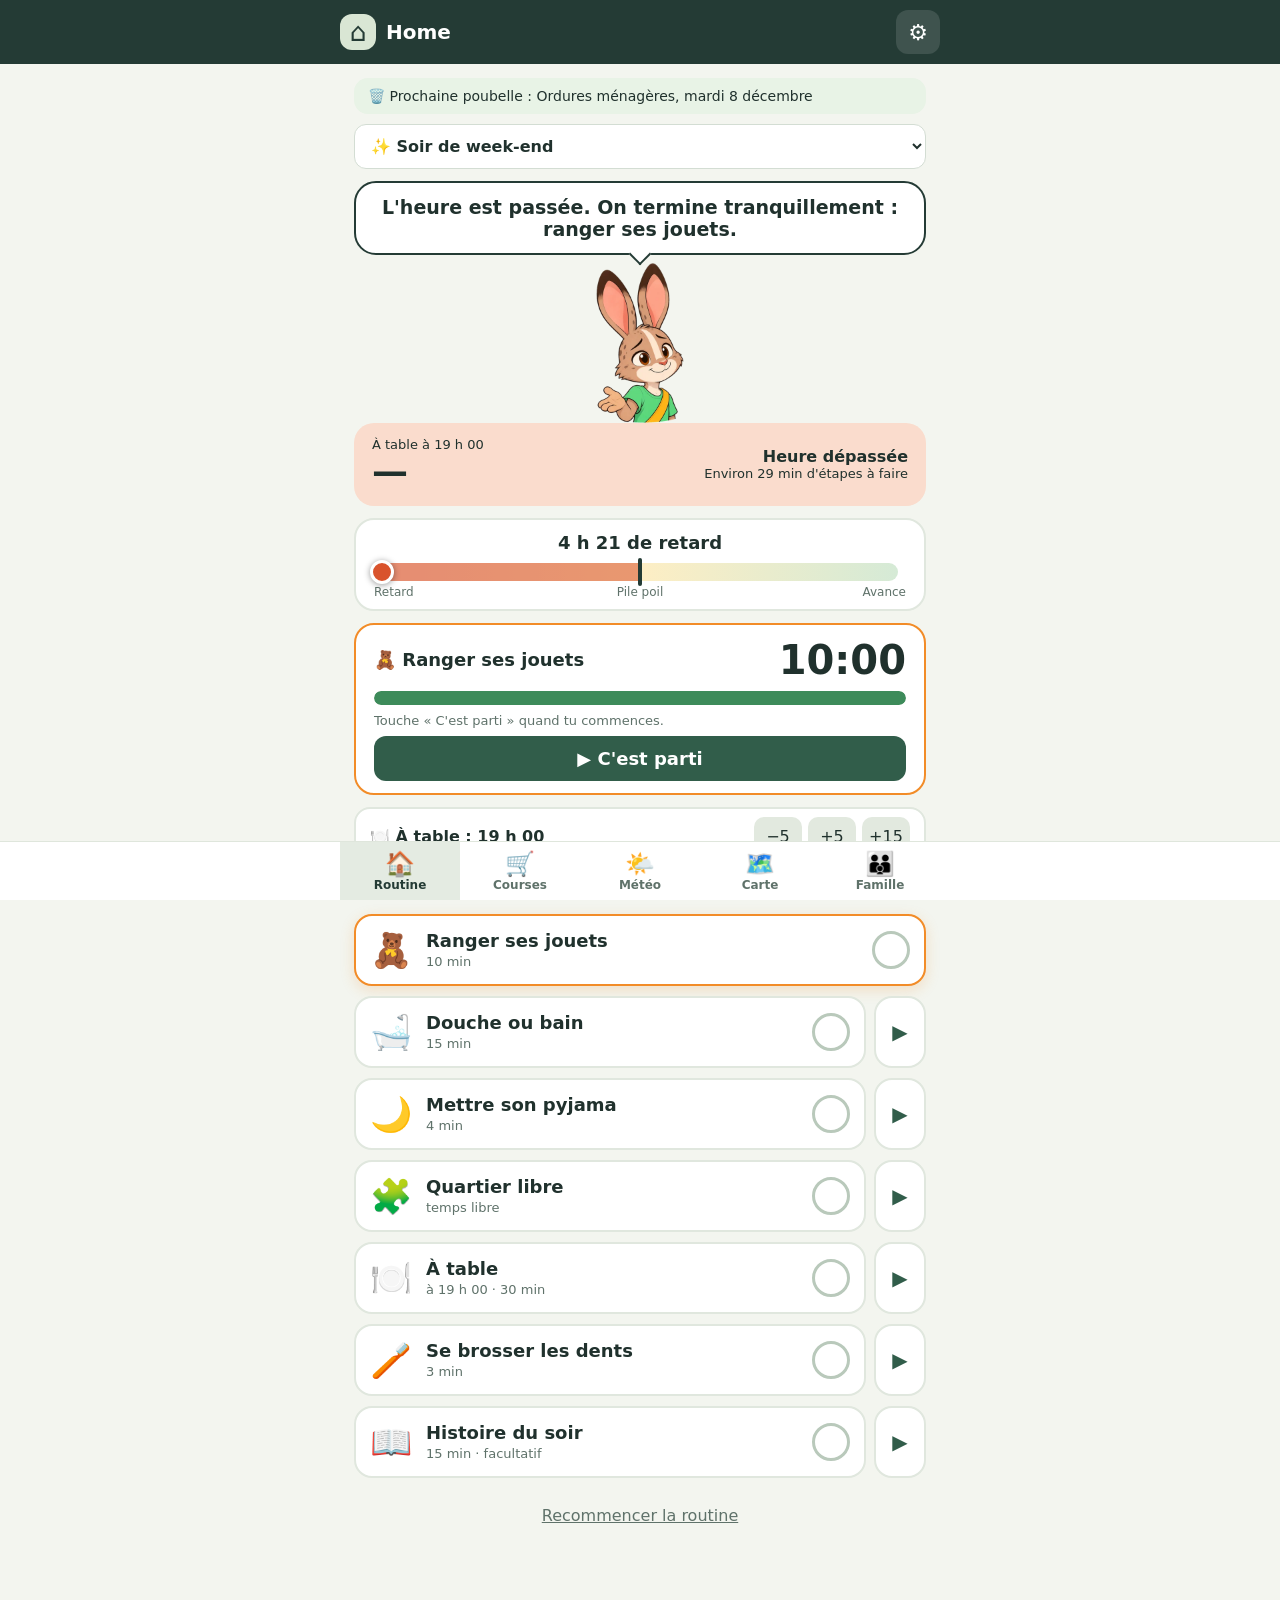
==== web/index.html @ 445ddb05 "Sauvegarde : exporter et restaurer réglages et listes dans un fichier Co-Authored-By: Claude Sonnet " ====
<!doctype html>
<html lang="fr">
<head>
  <meta charset="utf-8">
  <meta name="viewport" content="width=device-width,initial-scale=1,viewport-fit=cover">
  <meta name="theme-color" content="#243b35">
  <meta name="description" content="Tableau de bord familial local-first Home.">
  <link rel="manifest" href="./manifest.webmanifest">
  <link rel="icon" href="./icons/icon.svg" type="image/svg+xml">
  <link rel="stylesheet" href="./vendor/leaflet/leaflet.css">
  <link rel="stylesheet" href="./styles.css">
  <title>Home</title>
</head>
<body>
  <header class="topbar">
    <div class="brand"><span class="brand-mark">⌂</span><strong>Home</strong></div>
    <button id="open-settings" class="icon-button" type="button" aria-label="Réglages">⚙️</button>
  </header>

  <main id="home">
    <button id="weather-chip" class="weather-chip" type="button" hidden></button>
    <section id="bins-reminder" class="bins-reminder" hidden>
      <img src="./mascots/rabbit-think.webp" alt="" width="64" height="64">
      <div><strong id="bins-title"></strong><small id="bins-note"></small>
        <div class="row"><button id="bins-out" class="button" type="button"></button><button id="bins-dates" class="button secondary" type="button">Les dates</button></div></div>
    </section>
    <button id="bins-chip" class="weather-chip bins-chip" type="button" hidden></button>
    <nav id="members" class="chips" aria-label="Qui es-tu ?"></nav>
    <select id="routine-select" aria-label="Routine"></select>

    <section class="mascot-zone">
      <p id="speech" class="speech" role="status"></p>
      <img id="mascot" class="mascot" alt="" width="220" height="220">
    </section>

    <section id="clock" class="clock">
      <div><span id="deadline-label"></span><strong id="countdown"></strong></div>
      <div class="clock-side"><span id="status-label" class="badge"></span><small id="estimate"></small></div>
    </section>

    <p id="pin-notice" class="spare" hidden><span id="pin-notice-text"></span> <button id="pin-cancel" class="button secondary" type="button">Annuler</button></p>

    <section id="gauge" class="gauge" aria-label="Avance ou retard">
      <strong id="gauge-label"></strong>
      <div class="gauge-track"><div id="gauge-fill"></div><i class="gauge-center"></i><div id="gauge-needle"></div></div>
      <div class="gauge-legend"><span>Retard</span><span>Pile poil</span><span>Avance</span></div>
    </section>

    <section id="timer" class="timer" hidden>
      <div class="timer-head"><strong id="timer-title"></strong><span id="timer-value" role="timer"></span></div>
      <div class="track"><div id="timer-bar"></div></div>
      <small id="timer-hint"></small>
      <button id="timer-go" class="button" type="button">▶ C'est parti</button>
    </section>

    <section id="anchor" class="anchor" hidden>
      <strong id="anchor-label"></strong>
      <div><button type="button" class="mini" data-shift="-5">−5</button><button type="button" class="mini" data-shift="5">+5</button><button type="button" class="mini" data-shift="15">+15</button></div>
    </section>

    <div class="progress"><div class="track"><div id="progress-bar"></div></div><span id="progress-text"></span></div>
    <p id="spare" class="spare" hidden></p>
    <img id="duo" class="duo" src="./mascots/duo-walk.webp" alt="Le renard et le lapin en route" width="300" height="300" hidden>
    <ol id="steps" class="steps"></ol>
    <button id="reset-day" class="link" type="button">Recommencer la routine</button>
    <p id="sync-state" class="sync-state" role="status" hidden></p>
  </main>

  <main id="shopping" hidden>
    <h1>Courses</h1>
    <form id="shopping-form" class="row"><input id="shopping-input" type="text" maxlength="60" placeholder="Ajouter un article" aria-label="Article" autocomplete="off"><button class="button">Ajouter</button></form>
    <p id="shopping-empty" class="muted">La liste est vide.</p>
    <ul id="shopping-list" class="steps"></ul>
    <button id="shopping-clear" class="link" type="button">Retirer les articles cochés</button>
  </main>

  <main id="weather" hidden>
    <h1>Météo · <span id="weather-place"></span></h1>
    <div id="weather-body">
      <section class="mascot-zone"><p id="weather-advice" class="speech"></p><img id="weather-mascot" class="mascot" alt="" width="200" height="200"></section>
      <section class="panel center"><strong id="weather-now" class="big"></strong><p id="weather-feel"></p></section>
      <ul id="weather-days" class="forecast"></ul>
      <p class="credit">Données : <a href="https://open-meteo.com/" target="_blank" rel="noopener">Open-Meteo.com</a> (CC BY 4.0)</p>
    </div>
    <p id="weather-error" role="status"></p>
    <details class="panel"><summary>Changer de ville</summary>
      <form id="town-form" class="row"><input id="town-input" type="text" placeholder="Nom de la ville" aria-label="Ville"><button class="button">Chercher</button></form>
      <ul id="town-results" class="results"></ul>
      <button id="locate" class="button secondary" type="button">Utiliser ma position</button>
    </details>
  </main>

  <main id="bins" hidden>
    <h1>Les poubelles</h1>
    <p class="muted">À sortir la veille au soir. Les décalages de jours fériés dépendent de la commune : vérifie et ajuste avec ✏️.</p>
    <ul id="bin-list" class="steps"></ul>
    <button id="bin-rules-open" class="button" type="button">Régler les jours de ramassage</button>
    <section id="bin-rules-panel" class="panel" hidden>
      <div id="bin-rules"></div>
      <label class="inline"><input id="bin-shift" type="checkbox">Décaler d'un jour après un jour férié</label>
      <div class="row"><button id="bin-add" class="button secondary" type="button">+ Une poubelle</button></div>
      <div class="row"><button id="bin-rules-save" class="button" type="button">Enregistrer</button><button id="bin-rules-cancel" class="button secondary" type="button">Annuler</button></div>
    </section>
  </main>
  <main id="map-view" hidden>
    <h1>La carte</h1>
    <p class="eyebrow">OÙ EST… ?</p>
    <nav id="map-people" class="chips"></nav>
    <nav id="map-places" class="chips"></nav>
    <p id="map-empty" class="muted">Commence par ajouter la maison.</p>
    <div class="map-bar">
      <button id="place-add" type="button">➕ Lieu</button>
      <button id="search-toggle" type="button">🔍 Chercher</button>
      <select id="map-base" aria-label="Fond de carte"></select>
    </div>
    <form id="place-search" class="row search" hidden><input id="place-query" type="search" placeholder="Adresse ou ville" aria-label="Adresse ou ville" required><button class="button secondary">OK</button></form>
    <ul id="place-results" class="results"></ul>
    <p id="map-hint" class="spare" hidden></p>
    <div id="map" class="map"></div>
    <section id="map-card" class="panel" hidden></section>
    <form id="place-form" class="panel" hidden>
      <label class="field"><span>Nom du lieu</span><input id="place-name" type="text" maxlength="40" required></label>
      <label class="field"><span>Emoji</span><input id="place-emoji" type="text" maxlength="8"></label>
      <label class="field"><span>Type</span><select id="place-kind"><option value="home">Maison</option><option value="outing">Où on va</option><option value="family">Chez un proche</option><option value="other">Autre</option></select></label>
      <div class="row"><button class="button">Enregistrer</button><button id="place-cancel" class="button secondary" type="button">Annuler</button><button id="place-delete" class="button danger" type="button">Supprimer</button></div>
    </form>
  </main>

  <main id="contacts" hidden>
    <h1>La famille et les proches</h1>
    <p id="contact-empty" class="muted">Aucun contact pour l'instant : papi, mamie, tata, tonton…</p>
    <ul id="contact-list" class="steps"></ul>
    <button id="contact-add" class="button" type="button">+ Ajouter un contact</button>
    <form id="contact-form" class="panel" hidden>
      <label class="field"><span>Prénom ou surnom</span><input id="contact-name" type="text" maxlength="30" required></label>
      <label class="field"><span>Lien</span><input id="contact-relation" type="text" maxlength="30" placeholder="Mamie, tonton…"></label>
      <label class="field"><span>Emoji</span><input id="contact-emoji" type="text" maxlength="8" placeholder="👵"></label>
      <label class="field"><span>Téléphone</span><input id="contact-phone" type="tel" maxlength="24"></label>
      <label class="field"><span>Habite à : un lieu déjà sur la carte</span><select id="contact-homeId"></select></label>
      <label class="field" for="contact-address"><span>… ou une nouvelle adresse</span></label>
      <div class="row search"><input id="contact-address" type="search" maxlength="120" placeholder="12 rue des Lilas, Rennes" autocomplete="off"><button id="address-search" class="button secondary" type="button">Chercher</button></div>
      <ul id="address-results" class="results"></ul>
      <label class="field"><span>Note</span><input id="contact-note" type="text" maxlength="120"></label>
      <div class="row"><button class="button">Enregistrer</button><button id="contact-cancel" class="button secondary" type="button">Annuler</button><button id="contact-delete" class="button danger" type="button">Supprimer</button></div>
    </form>
  </main>

  <main id="settings" hidden>
    <h1>Réglages</h1>
    <section class="panel">
      <h2>La famille</h2>
      <div id="member-list"></div>
      <button id="add-member" class="button secondary" type="button">+ Ajouter un enfant</button>
    </section>
    <section class="panel">
      <h2>Routines</h2>
      <label class="inline"><input id="holidays" type="checkbox"> Mode vacances</label>
      <div id="routine-list"></div>
      <button id="reset-config" class="link" type="button">Revenir aux routines par défaut</button>
    </section>
    <section class="panel">
      <h2>Mode adulte</h2>
      <p class="muted">Un code protège les réglages, la remise à zéro, les contacts et les lieux. Les cases des routines restent libres. C'est un garde-fou, pas un coffre-fort.</p>
      <p id="pin-state" class="muted"></p>
      <div id="pin-list"></div>
      <label class="field"><span>Ajouter un adulte, ou redonner un code (même nom)</span><input id="pin-name" type="text" maxlength="20" placeholder="Prénom de l'adulte" autocomplete="off"></label>
      <label class="field"><span>Code (4 à 8 chiffres)</span><input id="pin" type="password" inputmode="numeric" maxlength="8" autocomplete="new-password"></label>
      <button id="pin-add" class="button secondary" type="button">+ Ajouter ce code</button>
    </section>
    <section class="panel">
      <h2>Sauvegarde</h2>
      <p class="muted">Un fichier avec les réglages, routines, contacts, lieux, courses et poubelles. Les contacts y sont lisibles par n'importe qui : garde-le pour toi. Les codes adultes et les cases du jour n'y sont pas.</p>
      <div class="row"><button id="backup-export" class="button secondary" type="button">Exporter</button><button id="backup-import" class="button secondary" type="button">Importer…</button></div>
      <input id="backup-file" type="file" accept=".json,application/json" hidden>
    </section>
    <p class="muted"><a href="./guide/">Guide d'installation et de test</a><br><a href="./flash/">Installer le firmware d'une centrale (ordinateur)</a></p>
    <div class="save-bar">
      <button id="cancel-settings" class="button secondary" type="button">Annuler</button>
      <button id="save-settings" class="button" type="button">Enregistrer</button>
    </div>
    <details class="panel">
      <summary>Synchronisation avec la maison</summary>
      <p class="muted">Partage les réglages et la progression du jour entre les téléphones, via la centrale C6. Sur le premier téléphone connecté, ses réglages deviennent ceux de la maison ; les suivants les reprennent.</p>
      <label class="field"><span>Adresse de la centrale (affichée sur son écran)</span><input id="server-url" type="url" placeholder="http://homeplanner.local"></label>
      <label class="field"><span>Code d'appairage (affiché sur son écran)</span><input id="pairing-key" type="text" maxlength="8" autocapitalize="characters" autocomplete="off" spellcheck="false"></label>
      <button id="save-server" class="button secondary" type="button">Connecter</button>
      <p id="server-state" role="status">Non configurée</p>
    </details>
  </main>
  <nav id="tabs" class="tabs" aria-label="Rubriques">
    <button type="button" data-view="home"><span>🏠</span>Routine</button>
    <button type="button" data-view="shopping"><span>🛒</span>Courses</button>
    <button type="button" data-view="weather"><span>🌤️</span>Météo</button>
    <button type="button" data-view="map-view"><span>🗺️</span>Carte</button>
    <button type="button" data-view="contacts"><span>👪</span>Famille</button>
  </nav>
  <script src="./vendor/leaflet/leaflet.js"></script>
  <script type="module" src="./app.js"></script>
</body>
</html>
---- web/vendor/leaflet/leaflet.css ----
/* required styles */

.leaflet-pane,
.leaflet-tile,
.leaflet-marker-icon,
.leaflet-marker-shadow,
.leaflet-tile-container,
.leaflet-pane > svg,
.leaflet-pane > canvas,
.leaflet-zoom-box,
.leaflet-image-layer,
.leaflet-layer {
	position: absolute;
	left: 0;
	top: 0;
	}
.leaflet-container {
	overflow: hidden;
	}
.leaflet-tile,
.leaflet-marker-icon,
.leaflet-marker-shadow {
	-webkit-user-select: none;
	   -moz-user-select: none;
	        user-select: none;
	  -webkit-user-drag: none;
	}
/* Prevents IE11 from highlighting tiles in blue */
.leaflet-tile::selection {
	background: transparent;
}
/* Safari renders non-retina tile on retina better with this, but Chrome is worse */
.leaflet-safari .leaflet-tile {
	image-rendering: -webkit-optimize-contrast;
	}
/* hack that prevents hw layers "stretching" when loading new tiles */
.leaflet-safari .leaflet-tile-container {
	width: 1600px;
	height: 1600px;
	-webkit-transform-origin: 0 0;
	}
.leaflet-marker-icon,
.leaflet-marker-shadow {
	display: block;
	}
/* .leaflet-container svg: reset svg max-width decleration shipped in Joomla! (joomla.org) 3.x */
/* .leaflet-container img: map is broken in FF if you have max-width: 100% on tiles */
.leaflet-container .leaflet-overlay-pane svg {
	max-width: none !important;
	max-height: none !important;
	}
.leaflet-container .leaflet-marker-pane img,
.leaflet-container .leaflet-shadow-pane img,
.leaflet-container .leaflet-tile-pane img,
.leaflet-container img.leaflet-image-layer,
.leaflet-container .leaflet-tile {
	max-width: none !important;
	max-height: none !important;
	width: auto;
	padding: 0;
	}

.leaflet-container img.leaflet-tile {
	/* See: https://bugs.chromium.org/p/chromium/issues/detail?id=600120 */
	mix-blend-mode: plus-lighter;
}

.leaflet-container.leaflet-touch-zoom {
	-ms-touch-action: pan-x pan-y;
	touch-action: pan-x pan-y;
	}
.leaflet-container.leaflet-touch-drag {
	-ms-touch-action: pinch-zoom;
	/* Fallback for FF which doesn't support pinch-zoom */
	touch-action: none;
	touch-action: pinch-zoom;
}
.leaflet-container.leaflet-touch-drag.leaflet-touch-zoom {
	-ms-touch-action: none;
	touch-action: none;
}
.leaflet-container {
	-webkit-tap-highlight-color: transparent;
}
.leaflet-container a {
	-webkit-tap-highlight-color: rgba(51, 181, 229, 0.4);
}
.leaflet-tile {
	filter: inherit;
	visibility: hidden;
	}
.leaflet-tile-loaded {
	visibility: inherit;
	}
.leaflet-zoom-box {
	width: 0;
	height: 0;
	-moz-box-sizing: border-box;
	     box-sizing: border-box;
	z-index: 800;
	}
/* workaround for https://bugzilla.mozilla.org/show_bug.cgi?id=888319 */
.leaflet-overlay-pane svg {
	-moz-user-select: none;
	}

.leaflet-pane         { z-index: 400; }

.leaflet-tile-pane    { z-index: 200; }
.leaflet-overlay-pane { z-index: 400; }
.leaflet-shadow-pane  { z-index: 500; }
.leaflet-marker-pane  { z-index: 600; }
.leaflet-tooltip-pane   { z-index: 650; }
.leaflet-popup-pane   { z-index: 700; }

.leaflet-map-pane canvas { z-index: 100; }
.leaflet-map-pane svg    { z-index: 200; }

.leaflet-vml-shape {
	width: 1px;
	height: 1px;
	}
.lvml {
	behavior: url(#default#VML);
	display: inline-block;
	position: absolute;
	}


/* control positioning */

.leaflet-control {
	position: relative;
	z-index: 800;
	pointer-events: visiblePainted; /* IE 9-10 doesn't have auto */
	pointer-events: auto;
	}
.leaflet-top,
.leaflet-bottom {
	position: absolute;
	z-index: 1000;
	pointer-events: none;
	}
.leaflet-top {
	top: 0;
	}
.leaflet-right {
	right: 0;
	}
.leaflet-bottom {
	bottom: 0;
	}
.leaflet-left {
	left: 0;
	}
.leaflet-control {
	float: left;
	clear: both;
	}
.leaflet-right .leaflet-control {
	float: right;
	}
.leaflet-top .leaflet-control {
	margin-top: 10px;
	}
.leaflet-bottom .leaflet-control {
	margin-bottom: 10px;
	}
.leaflet-left .leaflet-control {
	margin-left: 10px;
	}
.leaflet-right .leaflet-control {
	margin-right: 10px;
	}


/* zoom and fade animations */

.leaflet-fade-anim .leaflet-popup {
	opacity: 0;
	-webkit-transition: opacity 0.2s linear;
	   -moz-transition: opacity 0.2s linear;
	        transition: opacity 0.2s linear;
	}
.leaflet-fade-anim .leaflet-map-pane .leaflet-popup {
	opacity: 1;
	}
.leaflet-zoom-animated {
	-webkit-transform-origin: 0 0;
	    -ms-transform-origin: 0 0;
	        transform-origin: 0 0;
	}
svg.leaflet-zoom-animated {
	will-change: transform;
}

.leaflet-zoom-anim .leaflet-zoom-animated {
	-webkit-transition: -webkit-transform 0.25s cubic-bezier(0,0,0.25,1);
	   -moz-transition:    -moz-transform 0.25s cubic-bezier(0,0,0.25,1);
	        transition:         transform 0.25s cubic-bezier(0,0,0.25,1);
	}
.leaflet-zoom-anim .leaflet-tile,
.leaflet-pan-anim .leaflet-tile {
	-webkit-transition: none;
	   -moz-transition: none;
	        transition: none;
	}

.leaflet-zoom-anim .leaflet-zoom-hide {
	visibility: hidden;
	}


/* cursors */

.leaflet-interactive {
	cursor: pointer;
	}
.leaflet-grab {
	cursor: -webkit-grab;
	cursor:    -moz-grab;
	cursor:         grab;
	}
.leaflet-crosshair,
.leaflet-crosshair .leaflet-interactive {
	cursor: crosshair;
	}
.leaflet-popup-pane,
.leaflet-control {
	cursor: auto;
	}
.leaflet-dragging .leaflet-grab,
.leaflet-dragging .leaflet-grab .leaflet-interactive,
.leaflet-dragging .leaflet-marker-draggable {
	cursor: move;
	cursor: -webkit-grabbing;
	cursor:    -moz-grabbing;
	cursor:         grabbing;
	}

/* marker & overlays interactivity */
.leaflet-marker-icon,
.leaflet-marker-shadow,
.leaflet-image-layer,
.leaflet-pane > svg path,
.leaflet-tile-container {
	pointer-events: none;
	}

.leaflet-marker-icon.leaflet-interactive,
.leaflet-image-layer.leaflet-interactive,
.leaflet-pane > svg path.leaflet-interactive,
svg.leaflet-image-layer.leaflet-interactive path {
	pointer-events: visiblePainted; /* IE 9-10 doesn't have auto */
	pointer-events: auto;
	}

/* visual tweaks */

.leaflet-container {
	background: #ddd;
	outline-offset: 1px;
	}
.leaflet-container a {
	color: #0078A8;
	}
.leaflet-zoom-box {
	border: 2px dotted #38f;
	background: rgba(255,255,255,0.5);
	}


/* general typography */
.leaflet-container {
	font-family: "Helvetica Neue", Arial, Helvetica, sans-serif;
	font-size: 12px;
	font-size: 0.75rem;
	line-height: 1.5;
	}


/* general toolbar styles */

.leaflet-bar {
	box-shadow: 0 1px 5px rgba(0,0,0,0.65);
	border-radius: 4px;
	}
.leaflet-bar a {
	background-color: #fff;
	border-bottom: 1px solid #ccc;
	width: 26px;
	height: 26px;
	line-height: 26px;
	display: block;
	text-align: center;
	text-decoration: none;
	color: black;
	}
.leaflet-bar a,
.leaflet-control-layers-toggle {
	background-position: 50% 50%;
	background-repeat: no-repeat;
	display: block;
	}
.leaflet-bar a:hover,
.leaflet-bar a:focus {
	background-color: #f4f4f4;
	}
.leaflet-bar a:first-child {
	border-top-left-radius: 4px;
	border-top-right-radius: 4px;
	}
.leaflet-bar a:last-child {
	border-bottom-left-radius: 4px;
	border-bottom-right-radius: 4px;
	border-bottom: none;
	}
.leaflet-bar a.leaflet-disabled {
	cursor: default;
	background-color: #f4f4f4;
	color: #bbb;
	}

.leaflet-touch .leaflet-bar a {
	width: 30px;
	height: 30px;
	line-height: 30px;
	}
.leaflet-touch .leaflet-bar a:first-child {
	border-top-left-radius: 2px;
	border-top-right-radius: 2px;
	}
.leaflet-touch .leaflet-bar a:last-child {
	border-bottom-left-radius: 2px;
	border-bottom-right-radius: 2px;
	}

/* zoom control */

.leaflet-control-zoom-in,
.leaflet-control-zoom-out {
	font: bold 18px 'Lucida Console', Monaco, monospace;
	text-indent: 1px;
	}

.leaflet-touch .leaflet-control-zoom-in, .leaflet-touch .leaflet-control-zoom-out  {
	font-size: 22px;
	}


/* layers control */

.leaflet-control-layers {
	box-shadow: 0 1px 5px rgba(0,0,0,0.4);
	background: #fff;
	border-radius: 5px;
	}
.leaflet-control-layers-toggle {
	background-image: url(images/layers.png);
	width: 36px;
	height: 36px;
	}
.leaflet-retina .leaflet-control-layers-toggle {
	background-image: url(images/layers-2x.png);
	background-size: 26px 26px;
	}
.leaflet-touch .leaflet-control-layers-toggle {
	width: 44px;
	height: 44px;
	}
.leaflet-control-layers .leaflet-control-layers-list,
.leaflet-control-layers-expanded .leaflet-control-layers-toggle {
	display: none;
	}
.leaflet-control-layers-expanded .leaflet-control-layers-list {
	display: block;
	position: relative;
	}
.leaflet-control-layers-expanded {
	padding: 6px 10px 6px 6px;
	color: #333;
	background: #fff;
	}
.leaflet-control-layers-scrollbar {
	overflow-y: scroll;
	overflow-x: hidden;
	padding-right: 5px;
	}
.leaflet-control-layers-selector {
	margin-top: 2px;
	position: relative;
	top: 1px;
	}
.leaflet-control-layers label {
	display: block;
	font-size: 13px;
	font-size: 1.08333em;
	}
.leaflet-control-layers-separator {
	height: 0;
	border-top: 1px solid #ddd;
	margin: 5px -10px 5px -6px;
	}

/* Default icon URLs */
.leaflet-default-icon-path { /* used only in path-guessing heuristic, see L.Icon.Default */
	background-image: url(images/marker-icon.png);
	}


/* attribution and scale controls */

.leaflet-container .leaflet-control-attribution {
	background: #fff;
	background: rgba(255, 255, 255, 0.8);
	margin: 0;
	}
.leaflet-control-attribution,
.leaflet-control-scale-line {
	padding: 0 5px;
	color: #333;
	line-height: 1.4;
	}
.leaflet-control-attribution a {
	text-decoration: none;
	}
.leaflet-control-attribution a:hover,
.leaflet-control-attribution a:focus {
	text-decoration: underline;
	}
.leaflet-attribution-flag {
	display: inline !important;
	vertical-align: baseline !important;
	width: 1em;
	height: 0.6669em;
	}
.leaflet-left .leaflet-control-scale {
	margin-left: 5px;
	}
.leaflet-bottom .leaflet-control-scale {
	margin-bottom: 5px;
	}
.leaflet-control-scale-line {
	border: 2px solid #777;
	border-top: none;
	line-height: 1.1;
	padding: 2px 5px 1px;
	white-space: nowrap;
	-moz-box-sizing: border-box;
	     box-sizing: border-box;
	background: rgba(255, 255, 255, 0.8);
	text-shadow: 1px 1px #fff;
	}
.leaflet-control-scale-line:not(:first-child) {
	border-top: 2px solid #777;
	border-bottom: none;
	margin-top: -2px;
	}
.leaflet-control-scale-line:not(:first-child):not(:last-child) {
	border-bottom: 2px solid #777;
	}

.leaflet-touch .leaflet-control-attribution,
.leaflet-touch .leaflet-control-layers,
.leaflet-touch .leaflet-bar {
	box-shadow: none;
	}
.leaflet-touch .leaflet-control-layers,
.leaflet-touch .leaflet-bar {
	border: 2px solid rgba(0,0,0,0.2);
	background-clip: padding-box;
	}


/* popup */

.leaflet-popup {
	position: absolute;
	text-align: center;
	margin-bottom: 20px;
	}
.leaflet-popup-content-wrapper {
	padding: 1px;
	text-align: left;
	border-radius: 12px;
	}
.leaflet-popup-content {
	margin: 13px 24px 13px 20px;
	line-height: 1.3;
	font-size: 13px;
	font-size: 1.08333em;
	min-height: 1px;
	}
.leaflet-popup-content p {
	margin: 17px 0;
	margin: 1.3em 0;
	}
.leaflet-popup-tip-container {
	width: 40px;
	height: 20px;
	position: absolute;
	left: 50%;
	margin-top: -1px;
	margin-left: -20px;
	overflow: hidden;
	pointer-events: none;
	}
.leaflet-popup-tip {
	width: 17px;
	height: 17px;
	padding: 1px;

	margin: -10px auto 0;
	pointer-events: auto;

	-webkit-transform: rotate(45deg);
	   -moz-transform: rotate(45deg);
	    -ms-transform: rotate(45deg);
	        transform: rotate(45deg);
	}
.leaflet-popup-content-wrapper,
.leaflet-popup-tip {
	background: white;
	color: #333;
	box-shadow: 0 3px 14px rgba(0,0,0,0.4);
	}
.leaflet-container a.leaflet-popup-close-button {
	position: absolute;
	top: 0;
	right: 0;
	border: none;
	text-align: center;
	width: 24px;
	height: 24px;
	font: 16px/24px Tahoma, Verdana, sans-serif;
	color: #757575;
	text-decoration: none;
	background: transparent;
	}
.leaflet-container a.leaflet-popup-close-button:hover,
.leaflet-container a.leaflet-popup-close-button:focus {
	color: #585858;
	}
.leaflet-popup-scrolled {
	overflow: auto;
	}

.leaflet-oldie .leaflet-popup-content-wrapper {
	-ms-zoom: 1;
	}
.leaflet-oldie .leaflet-popup-tip {
	width: 24px;
	margin: 0 auto;

	-ms-filter: "progid:DXImageTransform.Microsoft.Matrix(M11=0.70710678, M12=0.70710678, M21=-0.70710678, M22=0.70710678)";
	filter: progid:DXImageTransform.Microsoft.Matrix(M11=0.70710678, M12=0.70710678, M21=-0.70710678, M22=0.70710678);
	}

.leaflet-oldie .leaflet-control-zoom,
.leaflet-oldie .leaflet-control-layers,
.leaflet-oldie .leaflet-popup-content-wrapper,
.leaflet-oldie .leaflet-popup-tip {
	border: 1px solid #999;
	}


/* div icon */

.leaflet-div-icon {
	background: #fff;
	border: 1px solid #666;
	}


/* Tooltip */
/* Base styles for the element that has a tooltip */
.leaflet-tooltip {
	position: absolute;
	padding: 6px;
	background-color: #fff;
	border: 1px solid #fff;
	border-radius: 3px;
	color: #222;
	white-space: nowrap;
	-webkit-user-select: none;
	-moz-user-select: none;
	-ms-user-select: none;
	user-select: none;
	pointer-events: none;
	box-shadow: 0 1px 3px rgba(0,0,0,0.4);
	}
.leaflet-tooltip.leaflet-interactive {
	cursor: pointer;
	pointer-events: auto;
	}
.leaflet-tooltip-top:before,
.leaflet-tooltip-bottom:before,
.leaflet-tooltip-left:before,
.leaflet-tooltip-right:before {
	position: absolute;
	pointer-events: none;
	border: 6px solid transparent;
	background: transparent;
	content: "";
	}

/* Directions */

.leaflet-tooltip-bottom {
	margin-top: 6px;
}
.leaflet-tooltip-top {
	margin-top: -6px;
}
.leaflet-tooltip-bottom:before,
.leaflet-tooltip-top:before {
	left: 50%;
	margin-left: -6px;
	}
.leaflet-tooltip-top:before {
	bottom: 0;
	margin-bottom: -12px;
	border-top-color: #fff;
	}
.leaflet-tooltip-bottom:before {
	top: 0;
	margin-top: -12px;
	margin-left: -6px;
	border-bottom-color: #fff;
	}
.leaflet-tooltip-left {
	margin-left: -6px;
}
.leaflet-tooltip-right {
	margin-left: 6px;
}
.leaflet-tooltip-left:before,
.leaflet-tooltip-right:before {
	top: 50%;
	margin-top: -6px;
	}
.leaflet-tooltip-left:before {
	right: 0;
	margin-right: -12px;
	border-left-color: #fff;
	}
.leaflet-tooltip-right:before {
	left: 0;
	margin-left: -12px;
	border-right-color: #fff;
	}

/* Printing */

@media print {
	/* Prevent printers from removing background-images of controls. */
	.leaflet-control {
		-webkit-print-color-adjust: exact;
		print-color-adjust: exact;
		}
	}
---- web/styles.css ----
:root { font-family: ui-rounded, system-ui, -apple-system, "Segoe UI", sans-serif; color: #20312d; background: #f3f5ef; }
* { box-sizing: border-box; }
[hidden] { display: none !important; }
body { margin: 0; min-height: 100vh; }
.topbar { display: flex; align-items: center; justify-content: space-between; padding: 10px max(16px, calc((100vw - 600px) / 2)); padding-top: calc(10px + env(safe-area-inset-top)); background: #243b35; color: #fff; }
.brand { display: flex; align-items: center; gap: 10px; font-size: 20px; }
.brand-mark { width: 36px; height: 36px; border-radius: 12px; background: #d9e6d4; color: #243b35; display: grid; place-items: center; font-size: 26px; }
main { max-width: 600px; margin: 0 auto; padding: 14px 14px 48px; }
button, input, select, textarea { font: inherit; color: inherit; }
button { cursor: pointer; touch-action: manipulation; }
button:disabled { opacity: .45; cursor: default; }
.icon-button { border: 0; border-radius: 12px; width: 44px; height: 44px; font-size: 22px; background: #ffffff1f; }
.chips { display: flex; gap: 8px; flex-wrap: wrap; margin-bottom: 10px; }
.chip { border: 2px solid #cfdacd; background: #fff; border-radius: 99px; padding: 8px 18px; font-weight: 700; }
.chip.active { background: #315d4a; border-color: #315d4a; color: #fff; }
select, input[type=text], input[type=number], input[type=time], input[type=url], textarea { width: 100%; min-width: 0; border: 1px solid #d3ddd3; border-radius: 12px; background: #fff; padding: 11px 12px; }
#routine-select { font-weight: 700; }
.mascot-zone { display: flex; flex-direction: column; align-items: center; margin-top: 12px; }
.speech { position: relative; margin: 0; background: #fff; border: 2px solid #243b35; border-radius: 22px; padding: 13px 18px; font-size: 19px; font-weight: 700; text-align: center; min-height: 3.4em; display: grid; place-items: center; width: 100%; }
.speech::after { content: ""; position: absolute; bottom: -9px; left: calc(50% - 8px); width: 14px; height: 14px; background: #fff; border: solid #243b35; border-width: 0 2px 2px 0; transform: rotate(45deg); }
.mascot { width: 160px; height: 160px; object-fit: contain; margin-top: 8px; }
.mascot.pop { animation: pop .5s ease; }
@keyframes pop { 40% { transform: scale(1.12) rotate(-3deg); } 70% { transform: scale(.97) rotate(2deg); } }
.clock { display: flex; justify-content: space-between; gap: 12px; align-items: center; border-radius: 20px; padding: 14px 18px; background: #dcefdc; }
.clock[data-kind=warn] { background: #fdeec4; }
.clock[data-kind=late] { background: #fadccd; }
.clock span, .clock small { display: block; font-size: 13px; }
.clock strong { display: block; font-size: 36px; line-height: 1.1; }
.clock-side { text-align: right; }
.clock .badge { font-weight: 800; font-size: 16px; }
.gauge { margin-top: 12px; background: #fff; border: 2px solid #e0e7de; border-radius: 20px; padding: 12px 18px 10px; text-align: center; --tone: #3d8b5a; }
.gauge[data-tone=warn] { --tone: #e0a100; }
.gauge[data-tone=late] { --tone: #d9532c; }
.gauge strong { display: block; font-size: 18px; }
.gauge-track { position: relative; height: 18px; margin: 10px 8px 4px; border-radius: 99px; background: linear-gradient(90deg, #f6d5c9, #fdeec4 50%, #d5ead6); }
#gauge-fill { position: absolute; top: 0; bottom: 0; background: var(--tone); opacity: .55; transition: left .6s, width .6s; }
.gauge-center { position: absolute; left: calc(50% - 2px); top: -5px; bottom: -5px; width: 4px; background: #243b35; border-radius: 2px; }
#gauge-needle { position: absolute; top: -3px; width: 24px; height: 24px; margin-left: -12px; border-radius: 50%; background: var(--tone); border: 3px solid #fff; box-shadow: 0 1px 6px #0006; transition: left .6s; }
.gauge-legend { display: flex; justify-content: space-between; font-size: 12px; color: #5f726a; }
.gauge-legend span { flex: 1; }
.gauge-legend span:first-child { text-align: left; }
.gauge-legend span:last-child { text-align: right; }
.timer { margin-top: 12px; background: #fff; border: 2px solid #f28c28; border-radius: 20px; padding: 12px 18px; }
.timer-head { display: flex; justify-content: space-between; align-items: center; gap: 10px; margin-bottom: 8px; }
.timer-head strong { font-size: 18px; }
#timer-value { font-size: 40px; font-weight: 900; font-variant-numeric: tabular-nums; }
#timer-bar { height: 100%; background: #3d8b5a; border-radius: 99px; transition: width 1s linear; }
.timer[data-over=true] { background: #fadccd; border-color: #d9532c; }
.timer small { display: block; margin-top: 8px; color: #5f726a; font-size: 13px; }
.timer .button { width: 100%; margin-top: 8px; font-size: 18px; }
.steps li:has(.play) { display: flex; gap: 8px; }
.steps li:has(.play) .step { flex: 1; min-width: 0; }
.play { flex: none; width: 52px; border: 2px solid #e0e7de; background: #fff; border-radius: 18px; font-size: 20px; color: #315d4a; }
.anchor { display: flex; align-items: center; justify-content: space-between; gap: 8px; flex-wrap: wrap; margin-top: 12px; background: #fff; border: 2px solid #e0e7de; border-radius: 16px; padding: 8px 14px; }
.anchor div { display: flex; gap: 6px; }
.anchor .mini { min-width: 48px; }
.grip { flex: none; width: 40px; height: 40px; border: 0; background: #e4ebe2; border-radius: 10px; font-size: 20px; touch-action: none; cursor: grab; }
.step-edit.dragging { outline: 3px solid #f28c28; border-radius: 12px; opacity: .85; }
.progress { display: flex; align-items: center; gap: 10px; margin: 14px 2px; font-weight: 700; }
.track { flex: 1; height: 14px; background: #dfe6dc; border-radius: 99px; overflow: hidden; }
#progress-bar { height: 100%; background: #f28c28; border-radius: 99px; transition: width .4s; }
.spare { background: #e5e9fb; border-radius: 16px; padding: 13px 16px; }
.duo { display: block; width: min(300px, 80%); height: auto; margin: 0 auto 10px; }
.steps { list-style: none; padding: 0; margin: 0; display: grid; gap: 10px; }
.step { width: 100%; display: flex; align-items: center; gap: 14px; text-align: left; border: 2px solid #e0e7de; background: #fff; border-radius: 18px; padding: 14px; }
.step.next { border-color: #f28c28; box-shadow: 0 4px 14px #f28c2835; }
.step.done { background: #e8f3e6; }
.step.done strong { text-decoration: line-through; opacity: .65; }
.step-icon { font-size: 34px; }
.step-text { flex: 1; }
.step-text strong { display: block; font-size: 18px; }
.step-text small, .muted { color: #5f726a; font-size: 13px; }
.check { width: 38px; height: 38px; flex: none; border-radius: 50%; border: 3px solid #b9c9bb; display: grid; place-items: center; font-size: 24px; font-weight: 900; color: #fff; }
.done .check { background: #3d8b5a; border-color: #3d8b5a; }
.link { display: block; margin: 20px auto 0; border: 0; background: none; text-decoration: underline; color: #5f726a; padding: 8px; }
.panel { display: block; background: #fff; border: 1px solid #e3e9e1; border-radius: 18px; padding: 16px; margin: 12px 0; }
.panel h2 { margin: 0 0 10px; font-size: 19px; }
.row { display: flex; align-items: center; gap: 8px; margin-bottom: 8px; flex-wrap: wrap; }
.field { display: block; margin: 10px 0; }
.field span { display: block; font-size: 13px; font-weight: 700; margin-bottom: 5px; }
.inline { display: flex; align-items: center; gap: 6px; flex: 1; }
input[type=checkbox] { width: 22px; height: 22px; accent-color: #315d4a; }
details details { border-top: 1px solid #e3e9e1; }
summary { cursor: pointer; font-weight: 700; padding: 12px 0; }
.days { display: flex; justify-content: space-between; margin: 8px 0 14px; }
.days label { display: grid; justify-items: center; font-size: 12px; gap: 3px; }
.step-edit { background: #f3f5ef; border-radius: 14px; padding: 10px 10px 2px; margin-bottom: 8px; }
.row .icon-input { width: 62px; flex: none; text-align: center; }
.row .minutes { width: 80px; flex: none; }
.mini { border: 0; background: #e2e9df; border-radius: 10px; min-width: 40px; height: 40px; }
.button { border: 0; border-radius: 12px; background: #315d4a; color: #fff; padding: 12px 18px; font-weight: 700; }
.button.secondary { background: #e4ebe2; color: #243b35; }
.save-bar { position: sticky; bottom: 0; display: flex; justify-content: flex-end; gap: 10px; padding: 12px 0 calc(12px + env(safe-area-inset-bottom)); background: #f3f5ef; }
@media (prefers-reduced-motion: reduce) { .mascot.pop { animation: none; } #progress-bar, #timer-bar, #gauge-fill, #gauge-needle { transition: none; } }
.sync-state { text-align: center; font-size: 12px; color: #873a2b; }
.sync-state[data-ok=true] { color: #315d4a; }
body { padding-bottom: 76px; }
h1 { font-size: 24px; }
ul { list-style: none; padding: 0; }
.tabs { position: fixed; bottom: 0; left: 0; right: 0; z-index: 1100; display: flex; justify-content: center; background: #fff; border-top: 1px solid #dfe6dc; padding-bottom: env(safe-area-inset-bottom); }
.tabs button { flex: 1; max-width: 120px; border: 0; background: none; padding: 8px 2px; font-size: 12px; font-weight: 700; color: #5f726a; }
.tabs button span { display: block; font-size: 24px; }
.tabs button[aria-current=true] { color: #243b35; background: #e4ebe2; }
.save-bar { bottom: 0; }
.map-bar { display: flex; gap: 6px; margin-bottom: 8px; position: sticky; top: 0; z-index: 1050; background: #f3f5ef; padding: 4px 0; }
.map-bar button, .map-bar select { border: 0; border-radius: 10px; background: #315d4a; color: #fff; padding: 9px 10px; font-weight: 700; font-size: 14px; }
.map-bar select { flex: 1; min-width: 0; background: #e4ebe2; color: #243b35; }
.results { display: grid; gap: 6px; margin: 0 0 8px; }
.results:empty { display: none; }
.results .button { width: 100%; text-align: left; font-weight: 600; }
.bins-reminder { display: flex; gap: 12px; align-items: center; background: #fdeec4; border: 2px solid #e0a100; border-radius: 18px; padding: 12px; margin-bottom: 10px; }
.bins-reminder[data-done=true] { background: #e8f3e6; border-color: #3d8b5a; }
.bins-reminder img { width: 64px; height: 64px; object-fit: contain; }
.bins-reminder strong, .bins-reminder small { display: block; }
.bins-reminder .row { margin: 8px 0 0; }
.bins-reminder .button { padding: 9px 14px; }
.weather-chip.bins-chip { background: #e8f3e6; }
.bin { background: #fff; border: 2px solid #e0e7de; border-radius: 18px; padding: 10px 14px; }
.bin .contact { display: flex; align-items: center; gap: 12px; border: 0; padding: 0; margin: 0; background: none; }
.bin strong::first-letter { text-transform: uppercase; }
.bin.skipped strong { text-decoration: line-through; opacity: .55; }
.bin-edit { margin-top: 10px; }
.bin-edit input { flex: 1; }
.weather-chip { width: 100%; text-align: left; border: 0; border-radius: 14px; background: #e5e9fb; padding: 10px 14px; margin-bottom: 10px; font-size: 14px; }
.item { display: flex; gap: 8px; align-items: center; }
.item .step { padding: 10px 14px; }
.item .mini { flex: none; }
#shopping-form input, #town-form input, .search input { flex: 1; }
.search { margin-top: 12px; }
.center { text-align: center; }
.big { font-size: 56px; }
.forecast li { display: grid; grid-template-columns: 1.4fr .5fr .9fr 1fr; align-items: center; gap: 6px; background: #fff; border-radius: 14px; padding: 12px; margin-bottom: 8px; text-transform: capitalize; }
.forecast strong { text-align: right; }
.day-icon { font-size: 26px; }
.credit { font-size: 11px; color: #5f726a; text-align: center; }
.results li { margin-bottom: 8px; }
.map { height: 55vh; min-height: 300px; border-radius: 18px; margin-bottom: 12px; z-index: 0; }
.pin span { display: inline-block; transform: translate(-50%, -50%); white-space: nowrap; background: #fff; border: 2px solid #243b35; border-radius: 99px; padding: 2px 8px; font-size: 24px; }
#map-card h2 { margin-top: 0; }
a.button { text-decoration: none; display: inline-block; }
.button.danger { background: #fadccd; color: #7a2410; }
.contact { display: flex; align-items: center; gap: 12px; background: #fff; border-radius: 18px; padding: 12px; }
.call { font-size: 28px; text-decoration: none; background: #dcefdc; border-radius: 50%; width: 52px; height: 52px; display: grid; place-items: center; flex: none; }
.contact .mini { flex: none; }
form.panel .row { flex-wrap: wrap; }
#bin-rules .row { flex-wrap: nowrap; }
#bin-rules .row input:not(.icon-input) { flex: 1; min-width: 0; }
.step-edit .row { flex-wrap: nowrap; }
.step-edit .row input:not(.icon-input):not(.minutes):not([type=time]):not([type=checkbox]) { flex: 1; min-width: 0; }
.step-edit .row select { flex: 1; min-width: 0; }
.step-edit .row input[type=time] { width: auto; min-width: 0; }
.step-edit .row .muted { margin: 0; }
.step-edit .row:nth-child(2) { flex-wrap: wrap; }
.step-edit .row select { min-width: 140px; }
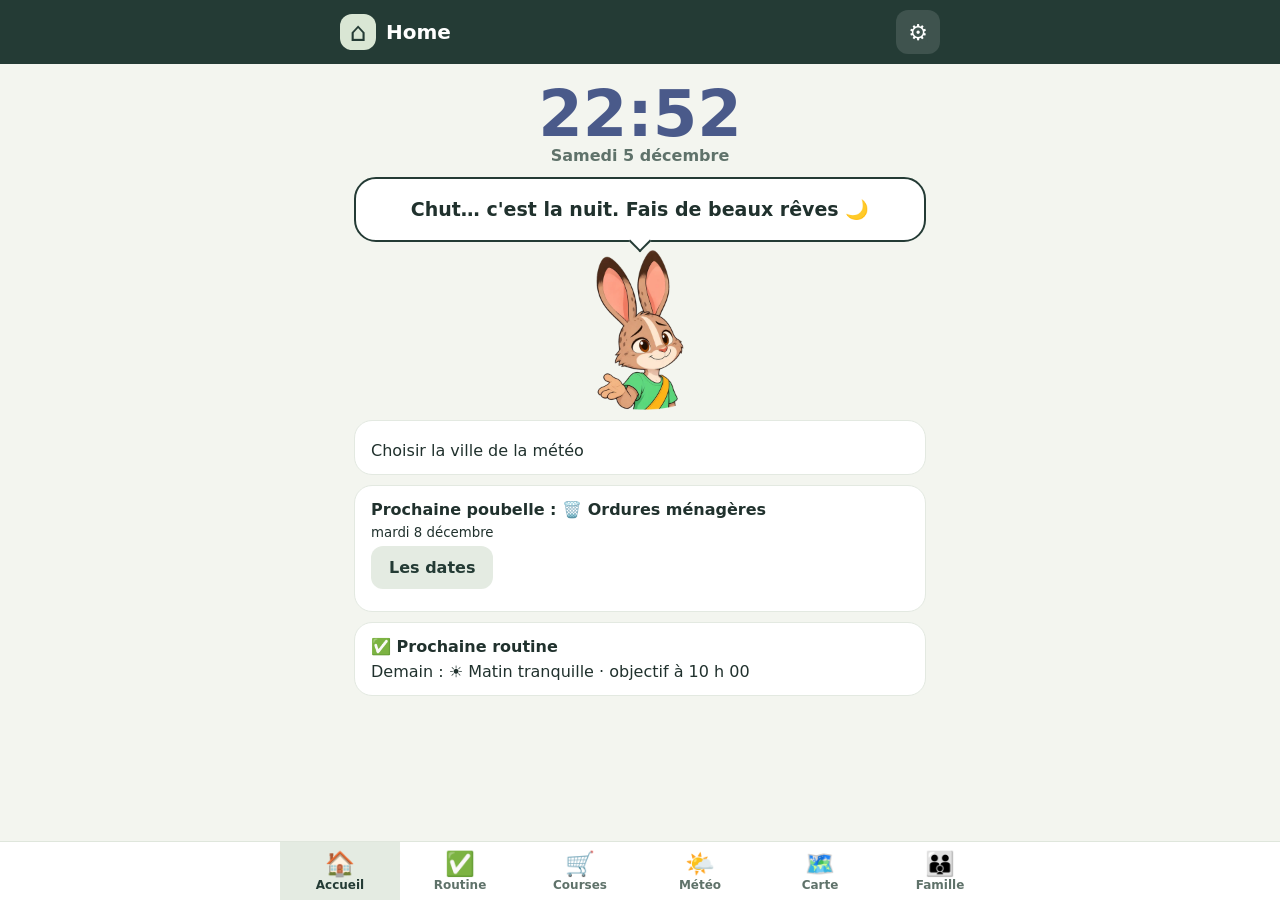
==== commit c2c2058a: "Accueil entre deux routines, et bascule automatique vers la routine en cours Co-Authored-By: Claude " ====
--- a/web/index.html
+++ b/web/index.html
@@ -17,7 +17,24 @@
     <button id="open-settings" class="icon-button" type="button" aria-label="Réglages">⚙️</button>
   </header>
 
-  <main id="home">
+  <p id="pin-notice" class="spare notice" hidden><span id="pin-notice-text"></span> <button id="pin-cancel" class="button secondary" type="button">Annuler</button></p>
+
+  <main id="dashboard" hidden>
+    <section class="dash-clock"><strong id="dash-time"></strong><span id="dash-date"></span></section>
+    <section class="mascot-zone">
+      <p id="dash-speech" class="speech"></p>
+      <img id="dash-mascot" class="mascot" alt="" width="180" height="180">
+    </section>
+    <button id="dash-weather" class="dash-card" type="button"><span id="dash-weather-days" class="dash-days"></span><span id="dash-weather-tip"></span></button>
+    <section id="dash-bins" class="dash-card" hidden>
+      <strong id="dash-bins-title"></strong><small id="dash-bins-note"></small>
+      <div class="row"><button id="dash-bins-out" class="button" type="button"></button><button id="dash-bins-dates" class="button secondary" type="button">Les dates</button></div>
+    </section>
+    <button id="dash-shopping" class="dash-card" type="button" hidden><strong>🛒 Courses</strong><span id="dash-shopping-text"></span></button>
+    <button id="dash-routine" class="dash-card" type="button" hidden><strong>✅ Prochaine routine</strong><span id="dash-routine-text"></span></button>
+  </main>
+
+  <main id="home" hidden>
     <button id="weather-chip" class="weather-chip" type="button" hidden></button>
     <section id="bins-reminder" class="bins-reminder" hidden>
       <img src="./mascots/rabbit-think.webp" alt="" width="64" height="64">
@@ -37,8 +54,6 @@
       <div><span id="deadline-label"></span><strong id="countdown"></strong></div>
       <div class="clock-side"><span id="status-label" class="badge"></span><small id="estimate"></small></div>
     </section>
-
-    <p id="pin-notice" class="spare" hidden><span id="pin-notice-text"></span> <button id="pin-cancel" class="button secondary" type="button">Annuler</button></p>
 
     <section id="gauge" class="gauge" aria-label="Avance ou retard">
       <strong id="gauge-label"></strong>
@@ -173,7 +188,7 @@
       <div class="row"><button id="backup-export" class="button secondary" type="button">Exporter</button><button id="backup-import" class="button secondary" type="button">Importer…</button></div>
       <input id="backup-file" type="file" accept=".json,application/json" hidden>
     </section>
-    <p class="muted"><a href="./guide/">Guide d'installation et de test</a><br><a href="./flash/">Installer le firmware d'une centrale (ordinateur)</a></p>
+    <p class="muted"><a href="./guide/">Guide d'installation et de test</a><br><a href="./flash/">Installer la centrale ou la montre (ordinateur)</a></p>
     <div class="save-bar">
       <button id="cancel-settings" class="button secondary" type="button">Annuler</button>
       <button id="save-settings" class="button" type="button">Enregistrer</button>
@@ -182,13 +197,14 @@
       <summary>Synchronisation avec la maison</summary>
       <p class="muted">Partage les réglages et la progression du jour entre les téléphones, via la centrale C6. Sur le premier téléphone connecté, ses réglages deviennent ceux de la maison ; les suivants les reprennent.</p>
       <label class="field"><span>Adresse de la centrale (affichée sur son écran)</span><input id="server-url" type="url" placeholder="http://homeplanner.local"></label>
-      <label class="field"><span>Code d'appairage (affiché sur son écran)</span><input id="pairing-key" type="text" maxlength="8" autocapitalize="characters" autocomplete="off" spellcheck="false"></label>
+      <label class="field"><span>Code d'appairage (laisse vide pour l'afficher sur la centrale)</span><input id="pairing-key" type="text" maxlength="8" autocapitalize="characters" autocomplete="off" spellcheck="false"></label>
       <button id="save-server" class="button secondary" type="button">Connecter</button>
       <p id="server-state" role="status">Non configurée</p>
     </details>
   </main>
   <nav id="tabs" class="tabs" aria-label="Rubriques">
-    <button type="button" data-view="home"><span>🏠</span>Routine</button>
+    <button type="button" data-view="dashboard"><span>🏠</span>Accueil</button>
+    <button type="button" data-view="home"><span>✅</span>Routine</button>
     <button type="button" data-view="shopping"><span>🛒</span>Courses</button>
     <button type="button" data-view="weather"><span>🌤️</span>Météo</button>
     <button type="button" data-view="map-view"><span>🗺️</span>Carte</button>
--- a/web/styles.css
+++ b/web/styles.css
@@ -152,3 +152,16 @@
 .step-edit .row .muted { margin: 0; }
 .step-edit .row:nth-child(2) { flex-wrap: wrap; }
 .step-edit .row select { min-width: 140px; }
+
+/* Accueil */
+.notice { margin: 10px auto; max-width: 560px; }
+.dash-clock { text-align: center; margin: 4px 0 8px; }
+.dash-clock strong { display: block; font-size: 64px; line-height: 1; font-variant-numeric: tabular-nums; }
+.dash-clock span { display: block; font-weight: 700; color: #5f726a; }
+.dash-clock span::first-letter { text-transform: uppercase; }
+.dash-card { display: flex; flex-direction: column; gap: 6px; width: 100%; text-align: left; background: #fff; color: inherit; font: inherit; border: 1px solid #e3e9e1; border-radius: 18px; padding: 14px 16px; margin: 10px 0; }
+.dash-card[hidden] { display: none; }
+.dash-days { display: flex; justify-content: space-around; gap: 8px; }
+.dash-day { display: flex; flex-direction: column; align-items: center; }
+.dash-day .day-icon { font-size: 40px; }
+#dashboard[data-night=true] .dash-clock strong { color: #4a5a8a; }
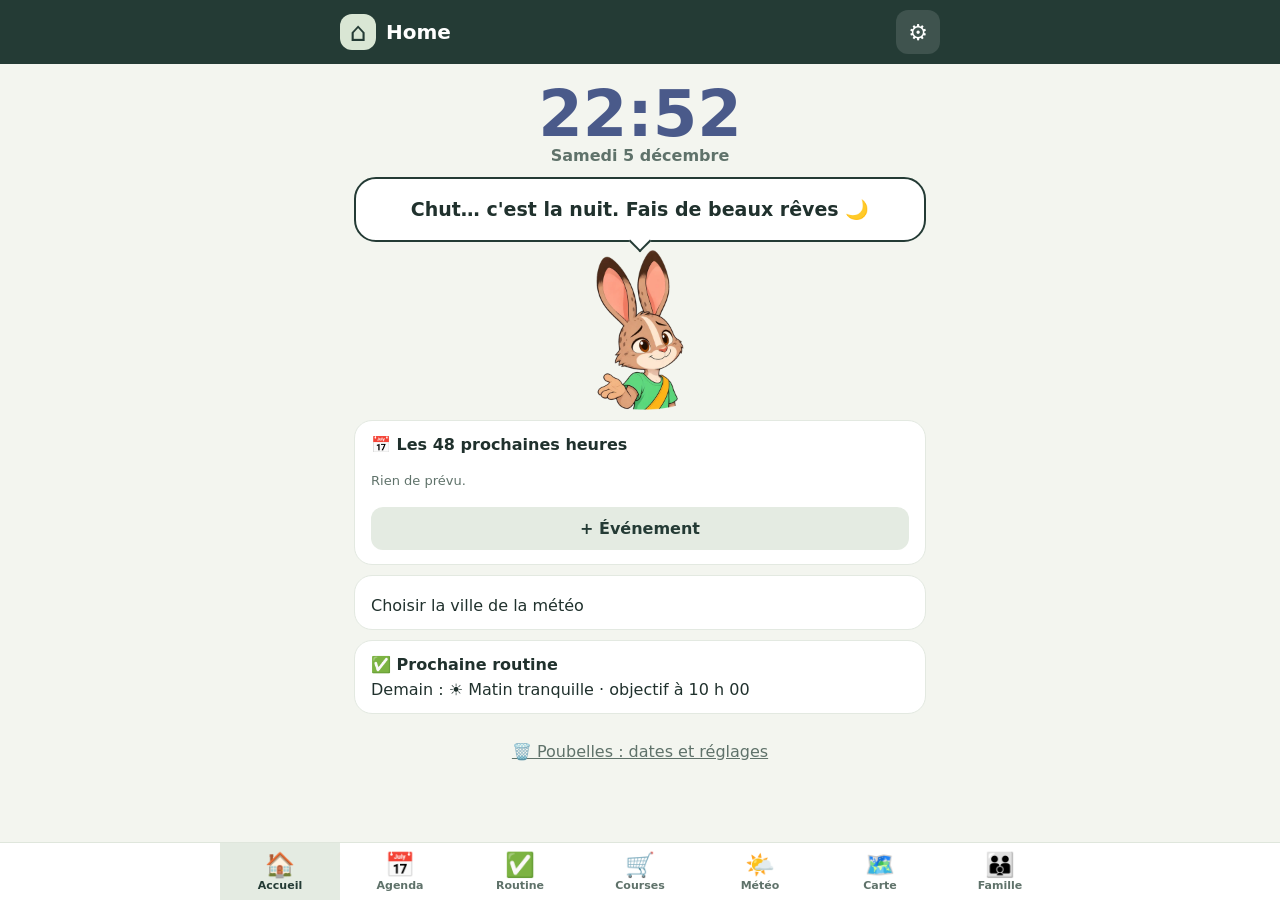
==== commit e83d82c1: "Agenda de la maison, couleur par personne, rappel poubelle au bon moment Vues mois (comme le calendr" ====
--- a/web/index.html
+++ b/web/index.html
@@ -6,7 +6,7 @@
   <meta name="theme-color" content="#243b35">
   <meta name="description" content="Tableau de bord familial local-first Home.">
   <link rel="manifest" href="./manifest.webmanifest">
-  <link rel="icon" href="./icons/icon.svg" type="image/svg+xml">
+  <link rel="icon" href="./icons/home-64.png" type="image/png">
   <link rel="stylesheet" href="./vendor/leaflet/leaflet.css">
   <link rel="stylesheet" href="./styles.css">
   <title>Home</title>
@@ -25,13 +25,48 @@
       <p id="dash-speech" class="speech"></p>
       <img id="dash-mascot" class="mascot" alt="" width="180" height="180">
     </section>
+    <section id="dash-bins" class="dash-card dash-alert" hidden>
+      <strong id="dash-bins-title"></strong><small id="dash-bins-note"></small>
+      <div class="row"><button id="dash-bins-out" class="button" type="button">C'est sorti ✓</button><button id="dash-bins-dates" class="button secondary" type="button">Les dates</button></div>
+    </section>
+    <section id="dash-agenda" class="dash-card">
+      <button id="dash-agenda-open" class="card-title" type="button">📅 Les 48 prochaines heures</button>
+      <div id="dash-agenda-list"></div>
+      <button id="dash-agenda-add" class="button secondary" type="button">+ Événement</button>
+    </section>
     <button id="dash-weather" class="dash-card" type="button"><span id="dash-weather-days" class="dash-days"></span><span id="dash-weather-tip"></span></button>
-    <section id="dash-bins" class="dash-card" hidden>
-      <strong id="dash-bins-title"></strong><small id="dash-bins-note"></small>
-      <div class="row"><button id="dash-bins-out" class="button" type="button"></button><button id="dash-bins-dates" class="button secondary" type="button">Les dates</button></div>
-    </section>
     <button id="dash-shopping" class="dash-card" type="button" hidden><strong>🛒 Courses</strong><span id="dash-shopping-text"></span></button>
     <button id="dash-routine" class="dash-card" type="button" hidden><strong>✅ Prochaine routine</strong><span id="dash-routine-text"></span></button>
+    <button id="dash-bins-link" class="link" type="button">🗑️ Poubelles : dates et réglages</button>
+  </main>
+
+  <main id="agenda" hidden>
+    <div id="agenda-browse">
+      <div class="agenda-head">
+        <div id="agenda-modes" class="segmented" role="group" aria-label="Affichage">
+          <button type="button" data-mode="month">Mois</button><button type="button" data-mode="week">Semaine</button><button type="button" data-mode="day">Jour</button>
+        </div>
+        <div class="agenda-nav">
+          <button id="agenda-prev" class="mini" type="button" aria-label="Précédent">‹</button>
+          <strong id="agenda-title"></strong>
+          <button id="agenda-next" class="mini" type="button" aria-label="Suivant">›</button>
+          <button id="agenda-today" class="mini" type="button">Auj.</button>
+        </div>
+      </div>
+      <div id="agenda-body"></div>
+      <button id="event-new" class="button fab" type="button">+ Événement</button>
+    </div>
+    <form id="agenda-form" class="panel" hidden novalidate>
+      <h2 id="event-heading"></h2>
+      <label class="field"><span>Quoi ?</span><input id="event-title" type="text" maxlength="60" autocomplete="off"></label>
+      <label class="field"><span>Quand ?</span><input id="event-date" type="date"></label>
+      <label class="field"><span>Jusqu'au (vacances, séjour…), facultatif</span><input id="event-end" type="date"></label>
+      <label class="field"><span>Heure, facultatif</span><input id="event-time" type="time"></label>
+      <div class="field"><span>Qui ? (aucun nom coché : toute la famille)</span><div id="event-who" class="chips"></div></div>
+      <label class="inline"><input id="event-maybe" type="checkbox">À confirmer</label>
+      <label class="inline"><input id="event-yearly" type="checkbox">Revient chaque année (anniversaire…)</label>
+      <div class="row form-actions"><button class="button">Enregistrer</button><button id="event-cancel" class="button secondary" type="button">Annuler</button><button id="event-delete" class="button danger" type="button">Supprimer</button></div>
+    </form>
   </main>
 
   <main id="home" hidden>
@@ -39,9 +74,8 @@
     <section id="bins-reminder" class="bins-reminder" hidden>
       <img src="./mascots/rabbit-think.webp" alt="" width="64" height="64">
       <div><strong id="bins-title"></strong><small id="bins-note"></small>
-        <div class="row"><button id="bins-out" class="button" type="button"></button><button id="bins-dates" class="button secondary" type="button">Les dates</button></div></div>
-    </section>
-    <button id="bins-chip" class="weather-chip bins-chip" type="button" hidden></button>
+        <div class="row"><button id="bins-out" class="button" type="button">C'est sorti ✓</button><button id="bins-dates" class="button secondary" type="button">Les dates</button></div></div>
+    </section>
     <nav id="members" class="chips" aria-label="Qui es-tu ?"></nav>
     <select id="routine-select" aria-label="Routine"></select>
 
@@ -166,6 +200,10 @@
       <h2>La famille</h2>
       <div id="member-list"></div>
       <button id="add-member" class="button secondary" type="button">+ Ajouter un enfant</button>
+      <h3>Les adultes</h3>
+      <p class="muted">Pour l'agenda : pas de routine. La couleur choisie sert de fond aux événements.</p>
+      <div id="adult-list"></div>
+      <button id="add-adult" class="button secondary" type="button">+ Ajouter un adulte</button>
     </section>
     <section class="panel">
       <h2>Routines</h2>
@@ -184,7 +222,7 @@
     </section>
     <section class="panel">
       <h2>Sauvegarde</h2>
-      <p class="muted">Un fichier avec les réglages, routines, contacts, lieux, courses et poubelles. Les contacts y sont lisibles par n'importe qui : garde-le pour toi. Les codes adultes et les cases du jour n'y sont pas.</p>
+      <p class="muted">Un fichier avec les réglages, routines, agenda, contacts, lieux, courses et poubelles. Les contacts y sont lisibles par n'importe qui : garde-le pour toi. Les codes adultes et les cases du jour n'y sont pas.</p>
       <div class="row"><button id="backup-export" class="button secondary" type="button">Exporter</button><button id="backup-import" class="button secondary" type="button">Importer…</button></div>
       <input id="backup-file" type="file" accept=".json,application/json" hidden>
     </section>
@@ -204,6 +242,7 @@
   </main>
   <nav id="tabs" class="tabs" aria-label="Rubriques">
     <button type="button" data-view="dashboard"><span>🏠</span>Accueil</button>
+    <button type="button" data-view="agenda"><span>📅</span>Agenda</button>
     <button type="button" data-view="home"><span>✅</span>Routine</button>
     <button type="button" data-view="shopping"><span>🛒</span>Courses</button>
     <button type="button" data-view="weather"><span>🌤️</span>Météo</button>
--- a/web/styles.css
+++ b/web/styles.css
@@ -13,7 +13,7 @@
 .chips { display: flex; gap: 8px; flex-wrap: wrap; margin-bottom: 10px; }
 .chip { border: 2px solid #cfdacd; background: #fff; border-radius: 99px; padding: 8px 18px; font-weight: 700; }
 .chip.active { background: #315d4a; border-color: #315d4a; color: #fff; }
-select, input[type=text], input[type=number], input[type=time], input[type=url], textarea { width: 100%; min-width: 0; border: 1px solid #d3ddd3; border-radius: 12px; background: #fff; padding: 11px 12px; }
+select, input[type=text], input[type=number], input[type=date], input[type=time], input[type=url], textarea { width: 100%; min-width: 0; border: 1px solid #d3ddd3; border-radius: 12px; background: #fff; padding: 11px 12px; }
 #routine-select { font-weight: 700; }
 .mascot-zone { display: flex; flex-direction: column; align-items: center; margin-top: 12px; }
 .speech { position: relative; margin: 0; background: #fff; border: 2px solid #243b35; border-radius: 22px; padding: 13px 18px; font-size: 19px; font-weight: 700; text-align: center; min-height: 3.4em; display: grid; place-items: center; width: 100%; }
@@ -98,7 +98,7 @@
 h1 { font-size: 24px; }
 ul { list-style: none; padding: 0; }
 .tabs { position: fixed; bottom: 0; left: 0; right: 0; z-index: 1100; display: flex; justify-content: center; background: #fff; border-top: 1px solid #dfe6dc; padding-bottom: env(safe-area-inset-bottom); }
-.tabs button { flex: 1; max-width: 120px; border: 0; background: none; padding: 8px 2px; font-size: 12px; font-weight: 700; color: #5f726a; }
+.tabs button { flex: 1; min-width: 0; max-width: 120px; border: 0; background: none; padding: 8px 0; font-size: 11px; font-weight: 700; color: #5f726a; }
 .tabs button span { display: block; font-size: 24px; }
 .tabs button[aria-current=true] { color: #243b35; background: #e4ebe2; }
 .save-bar { bottom: 0; }
@@ -109,12 +109,10 @@
 .results:empty { display: none; }
 .results .button { width: 100%; text-align: left; font-weight: 600; }
 .bins-reminder { display: flex; gap: 12px; align-items: center; background: #fdeec4; border: 2px solid #e0a100; border-radius: 18px; padding: 12px; margin-bottom: 10px; }
-.bins-reminder[data-done=true] { background: #e8f3e6; border-color: #3d8b5a; }
 .bins-reminder img { width: 64px; height: 64px; object-fit: contain; }
 .bins-reminder strong, .bins-reminder small { display: block; }
 .bins-reminder .row { margin: 8px 0 0; }
 .bins-reminder .button { padding: 9px 14px; }
-.weather-chip.bins-chip { background: #e8f3e6; }
 .bin { background: #fff; border: 2px solid #e0e7de; border-radius: 18px; padding: 10px 14px; }
 .bin .contact { display: flex; align-items: center; gap: 12px; border: 0; padding: 0; margin: 0; background: none; }
 .bin strong::first-letter { text-transform: uppercase; }
@@ -165,3 +163,46 @@
 .dash-day { display: flex; flex-direction: column; align-items: center; }
 .dash-day .day-icon { font-size: 40px; }
 #dashboard[data-night=true] .dash-clock strong { color: #4a5a8a; }
+
+/* Agenda */
+.agenda-head { position: sticky; top: 0; z-index: 20; background: #f3f5ef; padding: 4px 0 8px; }
+.segmented { display: flex; gap: 4px; background: #e4ebe2; border-radius: 14px; padding: 4px; }
+.segmented button { flex: 1; border: 0; background: none; border-radius: 10px; padding: 8px; font-weight: 700; color: #5f726a; }
+.segmented button[aria-pressed=true] { background: #fff; color: #243b35; }
+.agenda-nav { display: flex; align-items: center; gap: 8px; margin-top: 8px; }
+.agenda-nav strong { flex: 1; text-align: center; font-size: 19px; }
+.agenda-nav strong::first-letter, .agenda-day h2::first-letter, .dash-date::first-letter { text-transform: uppercase; }
+.agenda-nav .mini { font-weight: 800; font-size: 18px; }
+#agenda-today { font-size: 13px; }
+.month { list-style: none; margin: 0; padding: 0; background: #fff; border-radius: 14px; overflow: hidden; border: 1px solid #e3e9e1; }
+.month-day { display: flex; align-items: stretch; gap: 4px; min-height: 36px; border-top: 1px solid #e9eee7; padding-right: 4px; scroll-margin: 110px; }
+.month-day.monday { border-top: 2px solid #9fb2a4; }
+.month-day.off { background: #eef1ea; }
+.month-day.today { background: #fff3d6; box-shadow: inset 4px 0 #f28c28; }
+.day-number { flex: none; width: 52px; display: flex; align-items: center; justify-content: flex-end; gap: 6px; border: 0; background: none; padding: 0 6px 0 0; }
+.day-number span { font-size: 12px; color: #5f726a; width: 12px; text-align: center; }
+.day-number strong { width: 20px; text-align: right; }
+.day-events { flex: 1; min-width: 0; display: flex; flex-wrap: wrap; align-content: center; gap: 4px; padding: 3px 0; }
+.holiday { font-size: 12px; font-weight: 800; color: #5f726a; align-self: center; }
+.event { border: 0; border-radius: 8px; padding: 4px 8px; font-size: 13px; font-weight: 700; text-align: left; color: #20312d; max-width: 100%; overflow-wrap: anywhere; }
+.event.maybe { outline: 2px dashed #5f726a; outline-offset: -2px; }
+.bar { flex: none; width: 8px; margin: 0; }
+.big-event { display: block; width: 100%; font-size: 16px; padding: 9px 12px; margin: 6px 0; }
+.big-event small { display: block; font-weight: 600; font-size: 12px; opacity: .8; }
+.agenda-day { background: #fff; border: 1px solid #e3e9e1; border-radius: 16px; padding: 10px 14px; margin-bottom: 10px; }
+.agenda-day.today { border: 2px solid #f28c28; }
+.agenda-day h2 { font-size: 16px; margin: 2px 0 6px; }
+.agenda-day p { margin: 4px 0; }
+.agenda-day .button { padding: 8px 12px; font-size: 13px; margin-top: 4px; }
+.fab { position: fixed; right: max(14px, calc((100vw - 600px) / 2)); bottom: calc(82px + env(safe-area-inset-bottom)); z-index: 30; box-shadow: 0 4px 14px #0004; }
+#agenda { padding-bottom: 90px; }
+#agenda-form .inline { margin: 10px 0; }
+#agenda-form .form-actions { margin-top: 16px; }
+.who[aria-pressed=true] { border-color: #243b35; }
+.swatches { display: flex; flex-wrap: wrap; gap: 6px; margin-bottom: 14px; }
+.swatch { width: 28px; height: 28px; border-radius: 50%; border: 1px solid #0003; padding: 0; }
+.swatch[aria-pressed=true] { border: 3px solid #243b35; }
+.card-title { border: 0; background: none; padding: 0; text-align: left; font-weight: 800; }
+#dash-agenda .big-event { margin: 4px 0; }
+.dash-date { display: block; font-weight: 800; color: #5f726a; margin-top: 4px; }
+.dash-alert { background: #fdeec4; border: 2px solid #e0a100; }
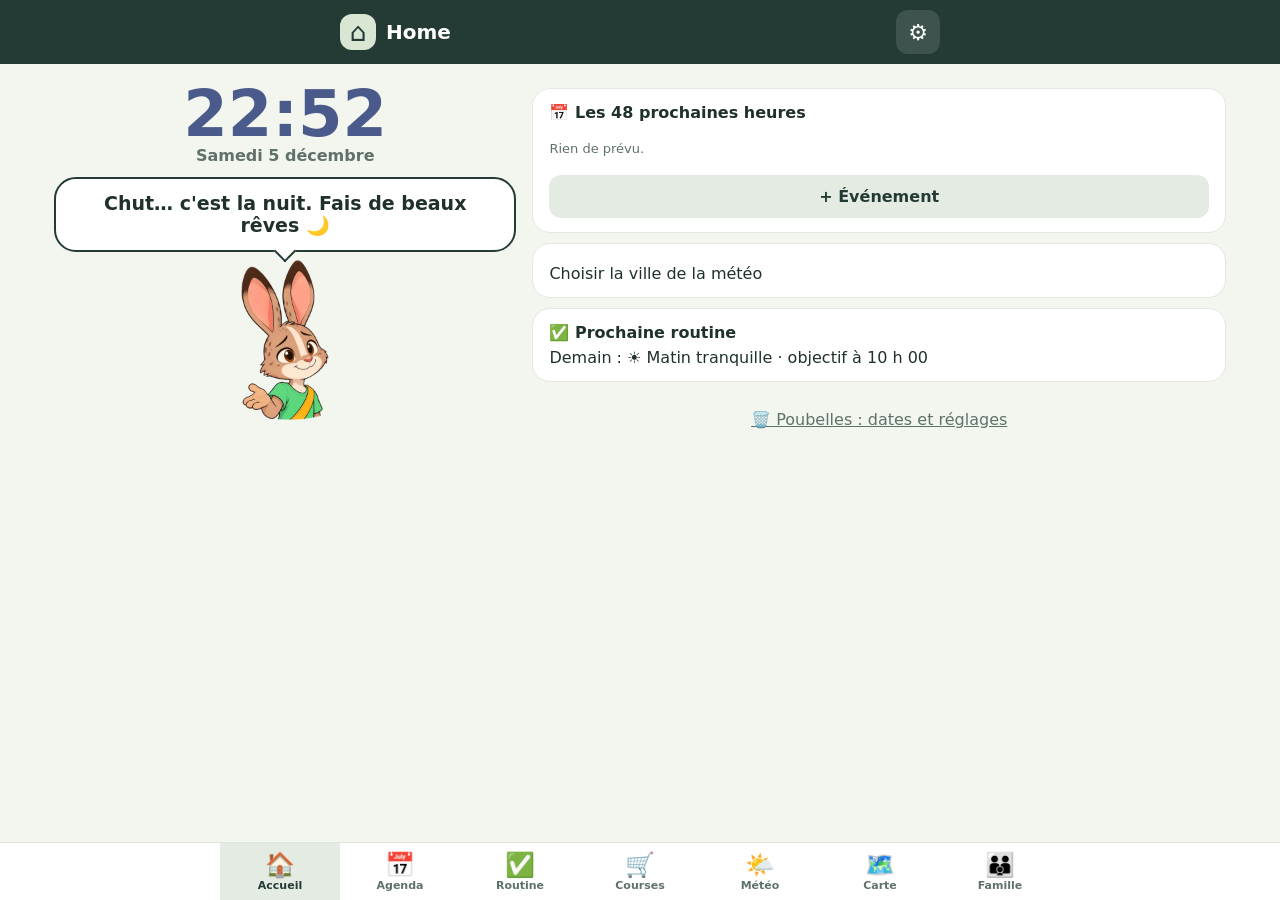
==== commit 3ab8e8c1: "Mode paysage : onglets sur le côté, deux colonnes, agenda sur deux ou trois mois Co-Authored-By: Cla" ====
--- a/web/index.html
+++ b/web/index.html
@@ -20,24 +20,28 @@
   <p id="pin-notice" class="spare notice" hidden><span id="pin-notice-text"></span> <button id="pin-cancel" class="button secondary" type="button">Annuler</button></p>
 
   <main id="dashboard" hidden>
-    <section class="dash-clock"><strong id="dash-time"></strong><span id="dash-date"></span></section>
-    <section class="mascot-zone">
-      <p id="dash-speech" class="speech"></p>
-      <img id="dash-mascot" class="mascot" alt="" width="180" height="180">
-    </section>
-    <section id="dash-bins" class="dash-card dash-alert" hidden>
-      <strong id="dash-bins-title"></strong><small id="dash-bins-note"></small>
-      <div class="row"><button id="dash-bins-out" class="button" type="button">C'est sorti ✓</button><button id="dash-bins-dates" class="button secondary" type="button">Les dates</button></div>
-    </section>
-    <section id="dash-agenda" class="dash-card">
-      <button id="dash-agenda-open" class="card-title" type="button">📅 Les 48 prochaines heures</button>
-      <div id="dash-agenda-list"></div>
-      <button id="dash-agenda-add" class="button secondary" type="button">+ Événement</button>
-    </section>
-    <button id="dash-weather" class="dash-card" type="button"><span id="dash-weather-days" class="dash-days"></span><span id="dash-weather-tip"></span></button>
-    <button id="dash-shopping" class="dash-card" type="button" hidden><strong>🛒 Courses</strong><span id="dash-shopping-text"></span></button>
-    <button id="dash-routine" class="dash-card" type="button" hidden><strong>✅ Prochaine routine</strong><span id="dash-routine-text"></span></button>
-    <button id="dash-bins-link" class="link" type="button">🗑️ Poubelles : dates et réglages</button>
+    <div class="side-a dash-a">
+      <section class="dash-clock"><strong id="dash-time"></strong><span id="dash-date"></span></section>
+      <section class="mascot-zone">
+        <p id="dash-speech" class="speech"></p>
+        <img id="dash-mascot" class="mascot" alt="" width="180" height="180">
+      </section>
+    </div>
+    <div class="side-b dash-b">
+      <section id="dash-bins" class="dash-card dash-alert" hidden>
+        <strong id="dash-bins-title"></strong><small id="dash-bins-note"></small>
+        <div class="row"><button id="dash-bins-out" class="button" type="button">C'est sorti ✓</button><button id="dash-bins-dates" class="button secondary" type="button">Les dates</button></div>
+      </section>
+      <section id="dash-agenda" class="dash-card">
+        <button id="dash-agenda-open" class="card-title" type="button">📅 Les 48 prochaines heures</button>
+        <div id="dash-agenda-list"></div>
+        <button id="dash-agenda-add" class="button secondary" type="button">+ Événement</button>
+      </section>
+      <button id="dash-weather" class="dash-card" type="button"><span id="dash-weather-days" class="dash-days"></span><span id="dash-weather-tip"></span></button>
+      <button id="dash-shopping" class="dash-card" type="button" hidden><strong>🛒 Courses</strong><span id="dash-shopping-text"></span></button>
+      <button id="dash-routine" class="dash-card" type="button" hidden><strong>✅ Prochaine routine</strong><span id="dash-routine-text"></span></button>
+      <button id="dash-bins-link" class="link" type="button">🗑️ Poubelles : dates et réglages</button>
+    </div>
   </main>
 
   <main id="agenda" hidden>
@@ -70,49 +74,52 @@
   </main>
 
   <main id="home" hidden>
-    <button id="weather-chip" class="weather-chip" type="button" hidden></button>
-    <section id="bins-reminder" class="bins-reminder" hidden>
-      <img src="./mascots/rabbit-think.webp" alt="" width="64" height="64">
-      <div><strong id="bins-title"></strong><small id="bins-note"></small>
-        <div class="row"><button id="bins-out" class="button" type="button">C'est sorti ✓</button><button id="bins-dates" class="button secondary" type="button">Les dates</button></div></div>
-    </section>
-    <nav id="members" class="chips" aria-label="Qui es-tu ?"></nav>
-    <select id="routine-select" aria-label="Routine"></select>
-
-    <section class="mascot-zone">
-      <p id="speech" class="speech" role="status"></p>
-      <img id="mascot" class="mascot" alt="" width="220" height="220">
-    </section>
-
-    <section id="clock" class="clock">
-      <div><span id="deadline-label"></span><strong id="countdown"></strong></div>
-      <div class="clock-side"><span id="status-label" class="badge"></span><small id="estimate"></small></div>
-    </section>
-
-    <section id="gauge" class="gauge" aria-label="Avance ou retard">
-      <strong id="gauge-label"></strong>
-      <div class="gauge-track"><div id="gauge-fill"></div><i class="gauge-center"></i><div id="gauge-needle"></div></div>
-      <div class="gauge-legend"><span>Retard</span><span>Pile poil</span><span>Avance</span></div>
-    </section>
-
-    <section id="timer" class="timer" hidden>
-      <div class="timer-head"><strong id="timer-title"></strong><span id="timer-value" role="timer"></span></div>
-      <div class="track"><div id="timer-bar"></div></div>
-      <small id="timer-hint"></small>
-      <button id="timer-go" class="button" type="button">▶ C'est parti</button>
-    </section>
-
-    <section id="anchor" class="anchor" hidden>
-      <strong id="anchor-label"></strong>
-      <div><button type="button" class="mini" data-shift="-5">−5</button><button type="button" class="mini" data-shift="5">+5</button><button type="button" class="mini" data-shift="15">+15</button></div>
-    </section>
-
-    <div class="progress"><div class="track"><div id="progress-bar"></div></div><span id="progress-text"></span></div>
-    <p id="spare" class="spare" hidden></p>
-    <img id="duo" class="duo" src="./mascots/duo-walk.webp" alt="Le renard et le lapin en route" width="300" height="300" hidden>
-    <ol id="steps" class="steps"></ol>
-    <button id="reset-day" class="link" type="button">Recommencer la routine</button>
-    <p id="sync-state" class="sync-state" role="status" hidden></p>
+    <div class="side-a routine-a">
+      <button id="weather-chip" class="weather-chip" type="button" hidden></button>
+      <section id="bins-reminder" class="bins-reminder" hidden>
+        <img src="./mascots/rabbit-think.webp" alt="" width="64" height="64">
+        <div><strong id="bins-title"></strong><small id="bins-note"></small>
+          <div class="row"><button id="bins-out" class="button" type="button">C'est sorti ✓</button><button id="bins-dates" class="button secondary" type="button">Les dates</button></div></div>
+      </section>
+      <nav id="members" class="chips" aria-label="Qui es-tu ?"></nav>
+      <select id="routine-select" aria-label="Routine"></select>
+
+      <section class="mascot-zone">
+        <p id="speech" class="speech" role="status"></p>
+        <img id="mascot" class="mascot" alt="" width="220" height="220">
+      </section>
+
+      <section id="clock" class="clock">
+        <div><span id="deadline-label"></span><strong id="countdown"></strong></div>
+        <div class="clock-side"><span id="status-label" class="badge"></span><small id="estimate"></small></div>
+      </section>
+
+      <section id="gauge" class="gauge" aria-label="Avance ou retard">
+        <strong id="gauge-label"></strong>
+        <div class="gauge-track"><div id="gauge-fill"></div><i class="gauge-center"></i><div id="gauge-needle"></div></div>
+        <div class="gauge-legend"><span>Retard</span><span>Pile poil</span><span>Avance</span></div>
+      </section>
+
+      <section id="timer" class="timer" hidden>
+        <div class="timer-head"><strong id="timer-title"></strong><span id="timer-value" role="timer"></span></div>
+        <div class="track"><div id="timer-bar"></div></div>
+        <small id="timer-hint"></small>
+        <button id="timer-go" class="button" type="button">▶ C'est parti</button>
+      </section>
+
+      <section id="anchor" class="anchor" hidden>
+        <strong id="anchor-label"></strong>
+        <div><button type="button" class="mini" data-shift="-5">−5</button><button type="button" class="mini" data-shift="5">+5</button><button type="button" class="mini" data-shift="15">+15</button></div>
+      </section>
+    </div>
+    <div class="side-b routine-b">
+      <div class="progress"><div class="track"><div id="progress-bar"></div></div><span id="progress-text"></span></div>
+      <p id="spare" class="spare" hidden></p>
+      <img id="duo" class="duo" src="./mascots/duo-walk.webp" alt="Le renard et le lapin en route" width="300" height="300" hidden>
+      <ol id="steps" class="steps"></ol>
+      <button id="reset-day" class="link" type="button">Recommencer la routine</button>
+      <p id="sync-state" class="sync-state" role="status" hidden></p>
+    </div>
   </main>
 
   <main id="shopping" hidden>
--- a/web/styles.css
+++ b/web/styles.css
@@ -206,3 +206,73 @@
 #dash-agenda .big-event { margin: 4px 0; }
 .dash-date { display: block; font-weight: 800; color: #5f726a; margin-top: 4px; }
 .dash-alert { background: #fdeec4; border: 2px solid #e0a100; }
+
+/* Paysage : téléphone tourné, tablette ou ordinateur. */
+.months { display: grid; grid-auto-flow: column; grid-auto-columns: minmax(0, 1fr); gap: 10px; align-items: start; }
+.months h2 { font-size: 15px; margin: 0 0 6px; text-align: center; }
+.months h2::first-letter { text-transform: uppercase; }
+@media (orientation: landscape) and (min-width: 640px) {
+  main { max-width: 1200px; }
+  #settings, #agenda-form { max-width: 640px; margin-left: auto; margin-right: auto; }
+  #dashboard:not([hidden]), #home:not([hidden]) { display: grid; grid-template-columns: minmax(0, 2fr) minmax(0, 3fr); gap: 0 16px; align-items: start; }
+  #home:not([hidden]) { grid-template-columns: minmax(0, 1fr) minmax(0, 1fr); }
+  .side-b > :first-child { margin-top: 0; }
+  .agenda-days.week { display: grid; grid-template-columns: repeat(auto-fill, minmax(180px, 1fr)); gap: 10px; align-items: start; }
+  .agenda-days.week .agenda-day { margin: 0; }
+  .month-day { min-height: 30px; }
+  .months .day-number { width: 40px; gap: 4px; padding-right: 2px; }
+  .months .event { padding: 3px 6px; font-size: 12px; }
+  .months .bar { width: 6px; }
+  .months .month-day { scroll-margin: 100px; }
+  #shopping-list, #contact-list, #bin-list { grid-template-columns: repeat(auto-fill, minmax(290px, 1fr)); display: grid; gap: 10px; align-content: start; }
+  #bin-list > li, #contact-list > li { margin: 0; }
+  #weather-body:not([hidden]) { display: grid; grid-template-columns: 1fr 1fr; gap: 0 16px; align-items: start; }
+  #weather-body > .mascot-zone { grid-column: 1; }
+  #weather-body > .panel { grid-column: 1; }
+  #weather-days { grid-column: 2; grid-row: 1 / span 3; margin: 0; }
+  .fab { right: 16px; }
+}
+/* Peu de hauteur : les onglets passent sur le côté et l'en-tête se fait discret. */
+@media (orientation: landscape) and (max-height: 560px) {
+  body { padding-bottom: 0; padding-left: calc(72px + env(safe-area-inset-left)); padding-right: env(safe-area-inset-right); }
+  .topbar { padding: 4px 14px; padding-top: calc(4px + env(safe-area-inset-top)); }
+  .brand { font-size: 16px; }
+  .brand-mark { width: 28px; height: 28px; font-size: 20px; border-radius: 9px; }
+  .icon-button { width: 36px; height: 36px; font-size: 18px; }
+  main { padding: 8px 12px 24px; }
+  .tabs { top: 0; right: auto; width: calc(72px + env(safe-area-inset-left)); padding: 0 0 0 env(safe-area-inset-left); flex-direction: column; justify-content: flex-start; overflow-y: auto; border-top: 0; border-right: 1px solid #dfe6dc; }
+  .tabs button { flex: 1 0 auto; max-width: none; min-height: 0; padding: 2px 0; font-size: 10px; }
+  .tabs button span { font-size: 19px; line-height: 1.15; }
+  .agenda-head { display: flex; gap: 10px; align-items: center; padding: 2px 0 6px; }
+  .agenda-head .segmented { flex: none; }
+  .segmented button { padding: 6px 10px; }
+  .agenda-nav { flex: 1; margin: 0; }
+  .agenda-nav strong { font-size: 16px; }
+  .agenda-nav .mini { height: 36px; }
+  .months .month-day { scroll-margin: 56px; }
+  .fab { bottom: 12px; padding: 9px 14px; }
+  .dash-clock strong { font-size: 52px; }
+  .mascot, #dashboard .mascot { width: 120px; height: 120px; }
+  /* Routine : le temps qui reste d'abord, la mascotte en petit ensuite. */
+  .step { gap: 10px; padding: 9px 12px; }
+  .step-icon { font-size: 26px; }
+  .check { width: 32px; height: 32px; }
+  .routine-a { display: flex; flex-direction: column; }
+  .routine-a > * { order: 2; }
+  .routine-a > .bins-reminder, .routine-a > .chips, .routine-a > select { order: 0; }
+  .routine-a > .clock, .routine-a > .gauge, .routine-a > .timer, .routine-a > .anchor { order: 1; margin-top: 8px; }
+  .routine-a > .weather-chip { order: 3; margin-top: 10px; }
+  .routine-a .mascot-zone { flex-direction: row-reverse; align-items: center; gap: 10px; }
+  .routine-a .mascot { width: 80px; height: 80px; margin: 0; flex: none; }
+  .routine-a .speech { font-size: 15px; flex: 1; width: auto; }
+  .routine-a .speech::after { display: none; }
+  .clock { padding: 8px 14px; }
+  .clock strong { font-size: 28px; }
+  #map-view > h1, #map-view > .eyebrow { display: none; }
+  #map-view .chips { margin-bottom: 6px; }
+  .map { height: calc(100vh - 160px); min-height: 200px; }
+}
+/* Les colonnes peuvent rétrécir : rien ne dépasse sur un petit écran. */
+.side-a, .side-b { min-width: 0; }
+.side-b .steps { grid-template-columns: minmax(0, 1fr); }
+.side-b .step { min-width: 0; }
